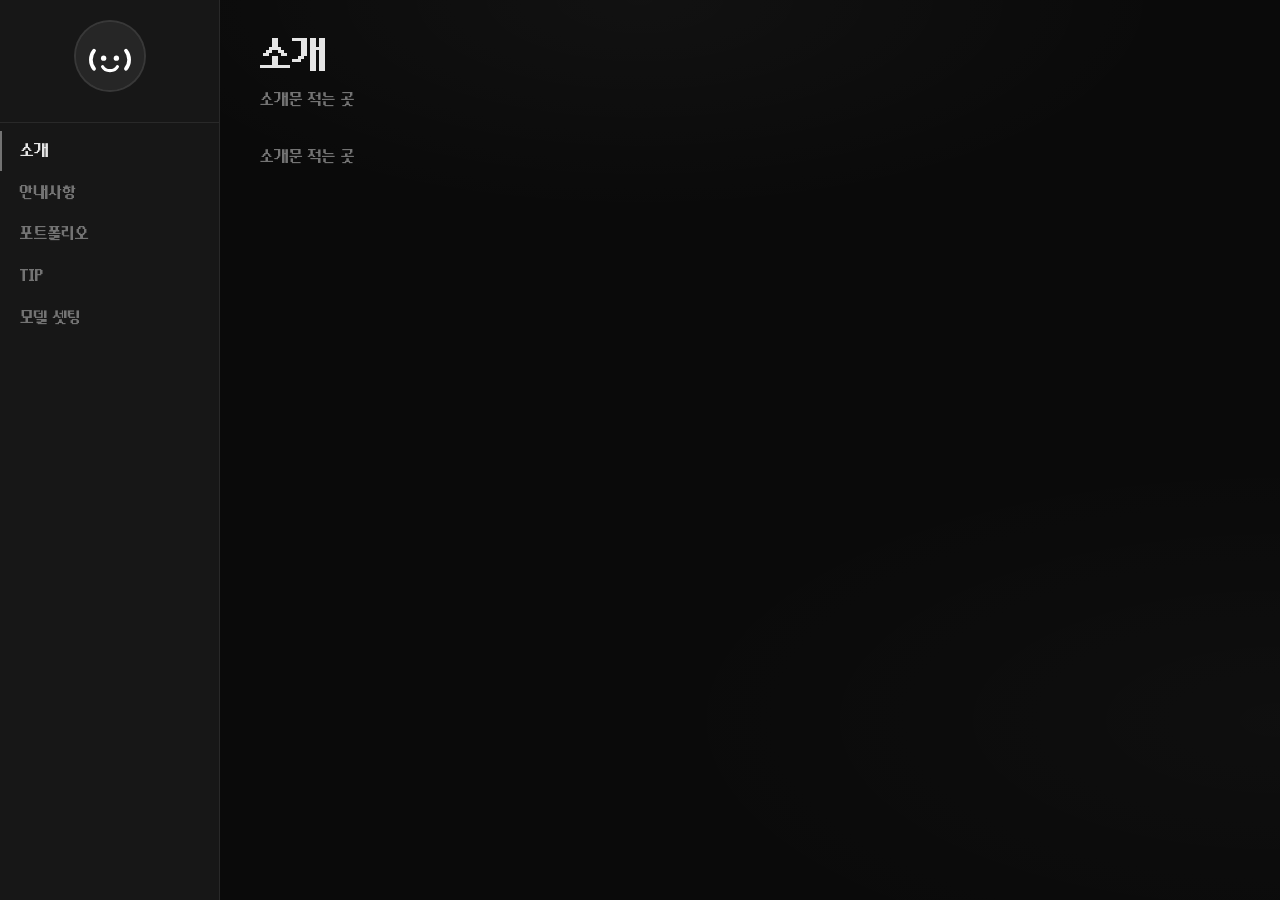
==== index.html @ 3872d522 "Add files via upload" ====
﻿<!DOCTYPE html>
<html lang="ko">
<head>
  <meta charset="UTF-8">
  <meta name="viewport" content="width=device-width, initial-scale=1.0">
  <link rel="icon" href="images/mummu-icon.svg" type="image/svg+xml">
  <title>MUMMU 커미션</title>
  <link rel="stylesheet" href="css/mummu-layout.css">
  <link rel="stylesheet" href="css/commission-menu.css">
</head>
<body>
  <div class="layout">
    <aside class="snb"></aside>
    <main class="main">
      <header class="page-header">
        <h1 class="page-title">소개</h1>
        <p class="page-desc">소개문 적는 곳</p>
      </header>
      <section class="content-block">
        <p class="intro-text">소개문 적는 곳</p>
      </section></main>
  </div>
  <script src="js/commission-menu.js"></script>
</body>
</html>
---- css/mummu-layout.css ----
html {
  color-scheme: dark;
}

@font-face {
  font-family: 'Mulmaru';
  src: url('../fonts/Mulmaru.woff2') format('woff2'),
       url('../fonts/Mulmaru.ttf') format('truetype');
  font-weight: normal;
  font-style: normal;
  font-display: swap;
}

:root {
  --bg: #0a0a0a;
  --surface: #171717;
  --text: #e5e5e5;
  --text-muted: #737373;
  --accent: #a3a3a3;
  --accent-soft: rgba(163, 163, 163, 0.12);
  --point-red: #dc2626;
  --border-subtle: rgba(255, 255, 255, 0.08);
  --card-bg: rgba(20, 20, 24, 0.7);
  --hover-bg: rgba(255, 255, 255, 0.05);
}

* {
  margin: 0;
  padding: 0;
  box-sizing: border-box;
  font-family: 'Mulmaru', 'Malgun Gothic', -apple-system, sans-serif;
}

body {
  background: var(--bg);
  color: var(--text);
  min-height: 100vh;
  background-image:
    radial-gradient(ellipse 70% 40% at 50% 0%, rgba(255, 255, 255, 0.03), transparent 60%),
    radial-gradient(ellipse 50% 30% at 100% 80%, rgba(255, 255, 255, 0.02), transparent);
}

.layout {
  display: flex;
  min-height: 100vh;
}

.snb {
  position: fixed;
  left: 0;
  top: 0;
  bottom: 0;
  width: 220px;
  flex-shrink: 0;
  background: var(--surface);
  border-right: 1px solid var(--border-subtle);
  padding: 1.25rem 0 2rem;
  overflow-y: auto;
  z-index: 100;
}

.snb-profile {
  display: flex;
  flex-direction: column;
  align-items: center;
  padding: 0 1.25rem 1.25rem;
  margin-bottom: 0.5rem;
  border-bottom: 1px solid var(--border-subtle);
}

.snb-profile-img {
  width: 72px;
  height: 72px;
  border-radius: 50%;
  background: var(--accent-soft);
  border: 2px solid var(--border-subtle);
  display: flex;
  align-items: center;
  justify-content: center;
  color: var(--text-muted);
  font-size: 0.75rem;
  margin-bottom: 0.65rem;
  overflow: hidden;
}

.snb-profile-img img {
  width: 100%;
  height: 100%;
  object-fit: cover;
}

.snb-profile-name {
  font-size: 0.85rem;
  color: var(--text);
  letter-spacing: 0.02em;
}

.snb-title {
  font-size: 0.85rem;
  color: var(--text-muted);
  letter-spacing: 0.08em;
  text-transform: uppercase;
  padding: 0 1.25rem;
  margin-bottom: 0.75rem;
}

.main {
  flex: 1;
  margin-left: 220px;
  min-height: 100vh;
  padding: 2rem 2.5rem 4rem;
}

.page-header {
  margin-bottom: 2rem;
}

.page-title {
  font-size: clamp(1.75rem, 5vw, 2.25rem);
  font-weight: normal;
  letter-spacing: -0.02em;
  color: var(--text);
  margin-bottom: 0.5rem;
}

.page-desc {
  color: var(--text-muted);
  font-size: 0.95rem;
  line-height: 1.6;
}

.content-block {
  max-width: 960px;
}

.content-block.wide {
  max-width: 1100px;
}

.intro-text,
.notice-text {
  color: var(--text-muted);
  font-size: 0.95rem;
  line-height: 1.75;
  margin-bottom: 1rem;
}

.notice-list {
  list-style: none;
  margin-top: 1.5rem;
}

.notice-list li {
  padding: 1rem 1.25rem;
  background: var(--card-bg);
  border: 1px solid var(--border-subtle);
  border-radius: 12px;
  margin-bottom: 0.75rem;
  color: var(--text-muted);
  font-size: 0.92rem;
  line-height: 1.65;
}

.notice-list li strong {
  display: block;
  color: var(--text);
  font-weight: normal;
  margin-bottom: 0.35rem;
}

/* Portfolio grid */
.portfolio-grid {
  display: grid;
  grid-template-columns: repeat(2, 1fr);
  gap: 1.75rem;
}

.portfolio-card {
  background: var(--card-bg);
  border: 1px solid var(--border-subtle);
  border-radius: 14px;
  overflow: hidden;
  transition: border-color 0.2s, transform 0.2s;
}

.portfolio-card:hover {
  border-color: rgba(255, 255, 255, 0.14);
  transform: translateY(-2px);
}

.video-wrap {
  position: relative;
  width: 100%;
  padding-top: 56.25%;
  background: #000;
}

.video-wrap iframe {
  position: absolute;
  inset: 0;
  width: 100%;
  height: 100%;
  border: none;
}

.yt-facade {
  overflow: hidden;
}

.yt-facade-btn {
  position: absolute;
  inset: 0;
  width: 100%;
  height: 100%;
  padding: 0;
  border: none;
  background: none;
  cursor: pointer;
  color: inherit;
}

.yt-facade-btn:hover {
  opacity: 0.92;
}

.yt-facade-btn img {
  position: absolute;
  inset: 0;
  width: 100%;
  height: 100%;
  object-fit: cover;
  pointer-events: none;
}

.yt-facade-play {
  position: absolute;
  left: 50%;
  top: 50%;
  transform: translate(-50%, -50%);
  width: 54px;
  height: 54px;
  background: rgba(220, 38, 38, 0.92);
  border-radius: 50%;
  box-shadow: 0 4px 20px rgba(0, 0, 0, 0.45);
  pointer-events: none;
}

.yt-facade-play::after {
  content: "";
  position: absolute;
  left: 50%;
  top: 50%;
  transform: translate(-40%, -50%);
  border-style: solid;
  border-width: 9px 0 9px 15px;
  border-color: transparent transparent transparent #fff;
}

.yt-facade--active iframe {
  position: absolute;
  inset: 0;
  width: 100%;
  height: 100%;
  border: none;
}

.portfolio-meta {
  padding: 1rem 1.15rem 1.15rem;
}

.portfolio-meta p {
  font-size: 0.88rem;
  color: var(--text-muted);
  line-height: 1.55;
  margin-bottom: 0.25rem;
}

.portfolio-meta p span {
  color: var(--accent);
}

.portfolio-option {
  margin-top: 0.5rem;
  padding: 0.55rem 0.75rem;
  background: rgba(0, 0, 0, 0.25);
  border: 1px dashed rgba(255, 255, 255, 0.12);
  border-radius: 8px;
  font-size: 0.82rem !important;
  min-height: 2.2rem;
}

/* TIP / Model setting rows */
.tip-list {
  display: flex;
  flex-direction: column;
  gap: 0;
}

.tip-row {
  display: grid;
  grid-template-columns: 2.25rem 1fr 1fr;
  gap: 0.75rem 1.75rem;
  align-items: start;
  padding: 2rem 0;
  border-bottom: 1px dashed rgba(255, 255, 255, 0.12);
}

.tip-row:first-child {
  padding-top: 0;
}

.tip-row:last-child {
  border-bottom: none;
}

.tip-num {
  flex-shrink: 0;
  width: 2.25rem;
  height: 2.25rem;
  display: flex;
  align-items: center;
  justify-content: center;
  border-radius: 4px;
  background: var(--accent-soft);
  border: 1px solid var(--border-subtle);
  color: var(--text);
  font-size: 0.9rem;
  line-height: 1;
}

.tip-body {
  min-width: 0;
  padding-top: 0.15rem;
}

.tip-body p {
  color: var(--text-muted);
  font-size: 0.92rem;
  line-height: 1.7;
  margin-bottom: 0.5rem;
}

.tip-body p:last-child {
  margin-bottom: 0;
}

.tip-body h3 {
  font-size: 1rem;
  font-weight: normal;
  color: var(--text);
  margin-bottom: 0.5rem;
  line-height: 1.35;
}

.tip-row .video-wrap {
  min-width: 0;
  width: 100%;
  border-radius: 10px;
  overflow: hidden;
  border: 1px solid var(--border-subtle);
}

.btn-top {
  position: fixed;
  right: 1.5rem;
  bottom: 1.5rem;
  width: 44px;
  height: 44px;
  border-radius: 50%;
  background: var(--surface);
  border: 1px solid var(--border-subtle);
  color: var(--text-muted);
  font-size: 0.7rem;
  cursor: pointer;
  display: flex;
  align-items: center;
  justify-content: center;
  transition: color 0.2s, background 0.2s, transform 0.2s;
  z-index: 50;
}

.btn-top:hover {
  color: var(--text);
  background: rgba(255, 255, 255, 0.08);
  transform: translateY(-2px);
}

@media (max-width: 900px) {
  .portfolio-grid {
    grid-template-columns: 1fr;
  }

  .tip-row {
    grid-template-columns: 2.25rem 1fr;
    gap: 0.75rem 1rem;
  }

  .tip-row .video-wrap {
    grid-column: 2;
  }
}

@media (max-width: 768px) {
  .layout {
    flex-direction: column;
  }

  .snb {
    position: relative;
    width: 100%;
    border-right: none;
    border-bottom: 1px solid var(--border-subtle);
    padding: 1rem 0;
  }

  .main {
    margin-left: 0;
    padding: 1.5rem 1.25rem 3rem;
  }

  .snb-profile {
    flex-direction: row;
    gap: 0.85rem;
    padding-bottom: 1rem;
  }

  .snb-profile-img {
    width: 52px;
    height: 52px;
    margin-bottom: 0;
  }
}
---- css/commission-menu.css ----
/* 사이드바 · 드롭다운 공통 */

.snb nav {
  width: 100%;
  min-width: 0;
  display: flex;
  flex-direction: column;
  gap: 0.125rem;
}

.snb nav > a,
.snb-dropdown-trigger {
  display: block;
  width: 100%;
  box-sizing: border-box;
  border-left: 2px solid transparent;
  padding: 0.6rem 1.25rem;
  padding-left: calc(1.25rem - 2px);
  color: var(--text-muted);
  text-decoration: none;
  font-size: 0.95rem;
  line-height: 1.35;
  transition: color 0.2s, background 0.2s;
}

.snb nav > a:hover,
.snb-dropdown-trigger:hover {
  color: var(--text);
  background: var(--hover-bg);
}

html[data-theme="light"] .snb nav > a:hover,
html[data-theme="light"] .snb-dropdown-trigger:hover {
  background: var(--hover-bg, rgba(0, 0, 0, 0.04));
}

.snb nav > a.active,
.snb-dropdown-trigger.active {
  color: var(--text);
  border-left-color: var(--text-muted);
}

.snb-dropdown {
  width: 100%;
  overflow: visible;
}

.snb-dropdown-menu {
  overflow: hidden;
  max-height: 0;
  transition: max-height 0.25s ease;
  background: rgba(0, 0, 0, 0.2);
}

.snb-dropdown:hover .snb-dropdown-menu {
  max-height: 0 !important;
}

.snb-dropdown.open .snb-dropdown-menu {
  max-height: 360px !important;
}

.snb-dropdown.open .snb-dropdown-trigger {
  color: var(--text);
  background: var(--hover-bg);
}

.snb-dropdown-trigger {
  cursor: pointer;
  user-select: none;
}

.snb-dropdown-menu a {
  display: block;
  box-sizing: border-box;
  padding: 0.45rem 1.25rem 0.45rem 2rem;
  color: var(--text-muted);
  text-decoration: none;
  font-size: 0.9rem;
  line-height: 1.35;
  border-left: 2px solid transparent;
  transition: color 0.2s, background 0.2s;
}

.snb-dropdown-menu a:hover,
.snb-dropdown-menu a.active {
  color: var(--text);
  background: rgba(255, 255, 255, 0.04);
  border-left-color: var(--text-muted);
}

html[data-theme="light"] .snb-dropdown-menu a:hover,
html[data-theme="light"] .snb-dropdown-menu a.active {
  background: var(--hover-bg, rgba(0, 0, 0, 0.04));
}

@media (max-width: 768px) {
  .snb nav {
    display: block !important;
    width: 100%;
  }

  .snb nav > a,
  .snb-dropdown-trigger {
    width: 100%;
    border-left: 2px solid transparent !important;
    border-bottom: none !important;
    padding: 0.5rem 1.25rem !important;
    padding-left: calc(1.25rem - 2px) !important;
  }

  .snb nav > a.active,
  .snb-dropdown-trigger.active {
    border-left-color: var(--text-muted) !important;
  }
}
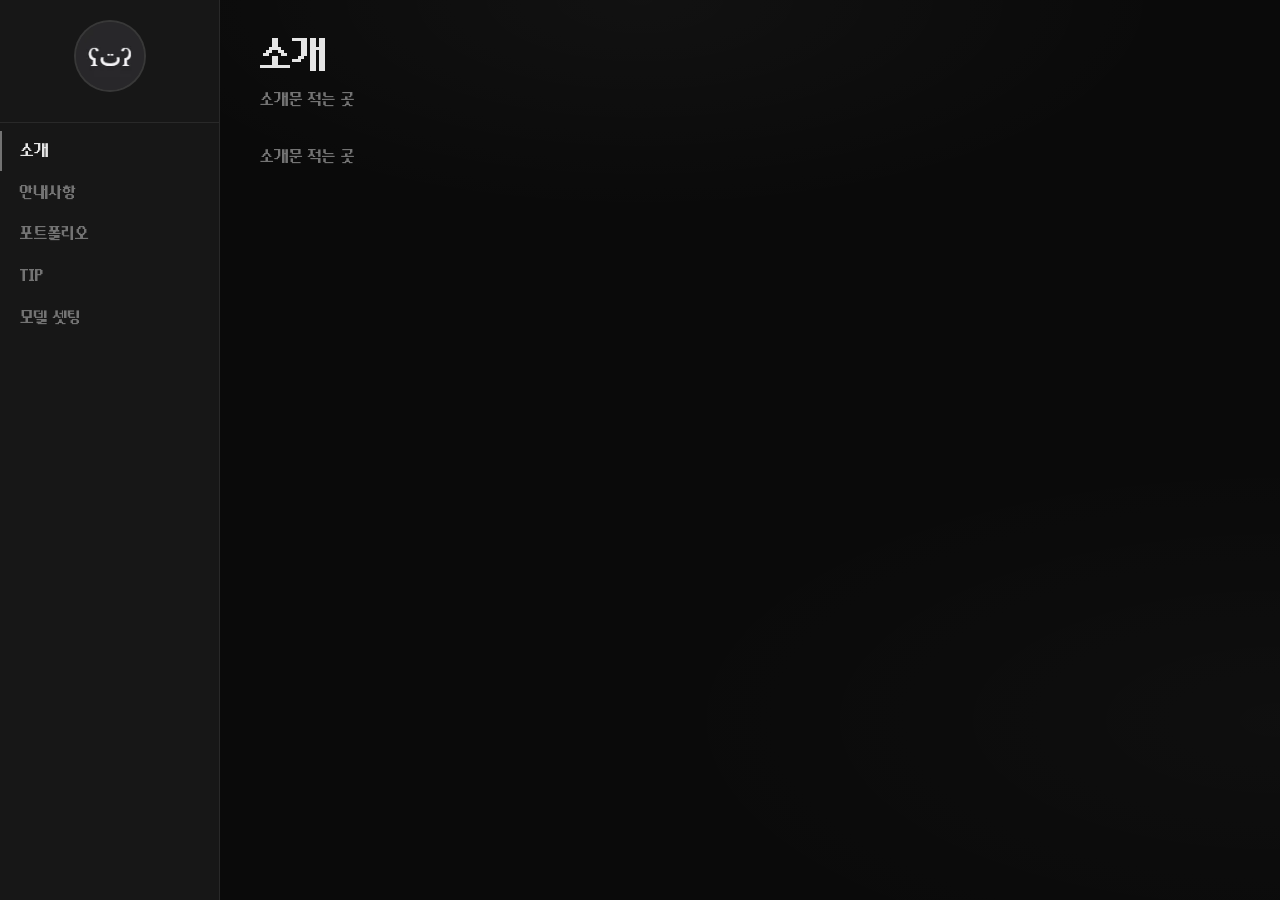
==== commit 4c22e9eb: "Add files via upload" ====
--- a/index.html
+++ b/index.html
@@ -1,9 +1,9 @@
-﻿<!DOCTYPE html>
+<!DOCTYPE html>
 <html lang="ko">
 <head>
   <meta charset="UTF-8">
   <meta name="viewport" content="width=device-width, initial-scale=1.0">
-  <link rel="icon" href="images/mummu-icon.svg" type="image/svg+xml">
+  <link rel="icon" href="icon.webp" type="image/webp">
   <title>MUMMU 커미션</title>
   <link rel="stylesheet" href="css/mummu-layout.css">
   <link rel="stylesheet" href="css/commission-menu.css">
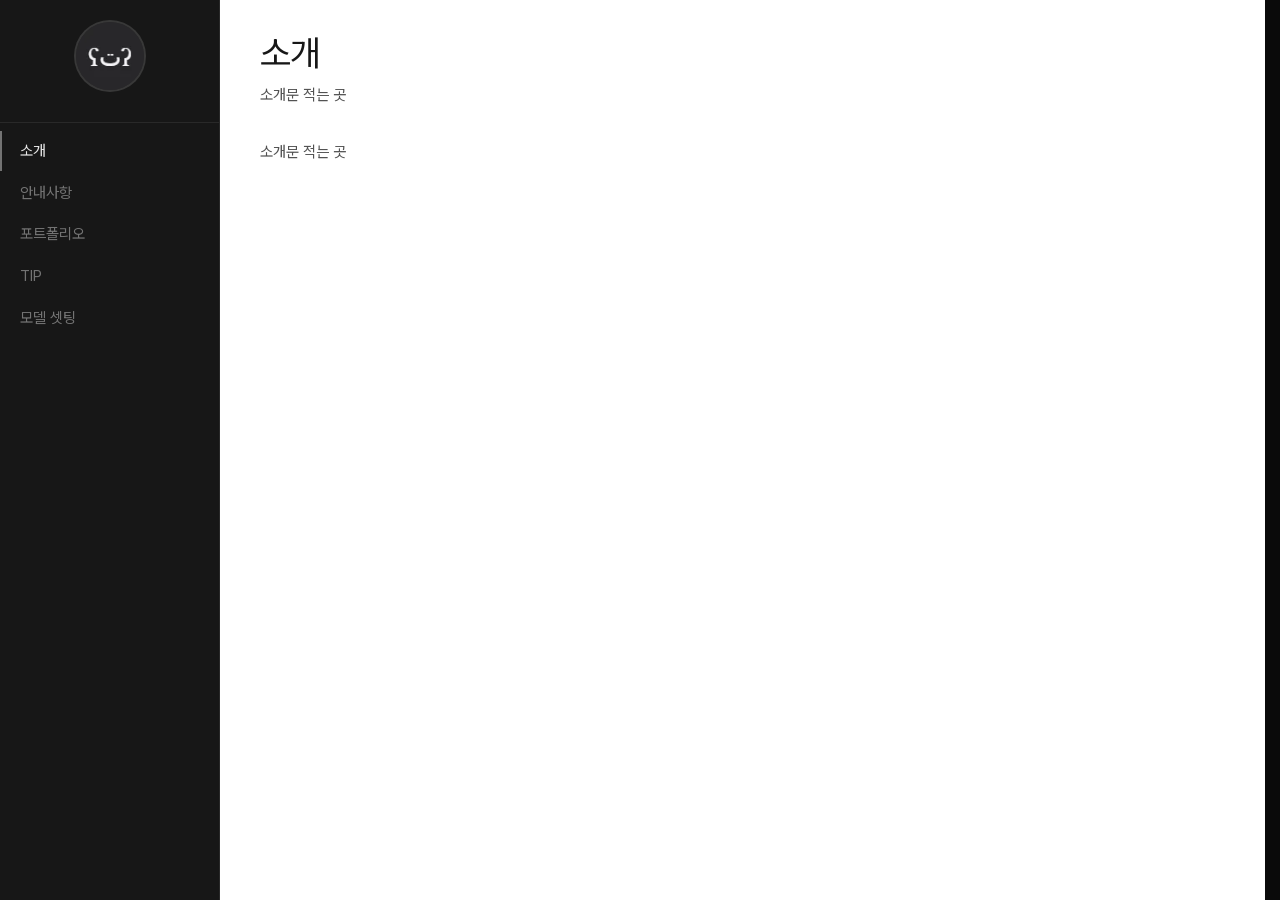
==== commit 1ea0e98b: "Add files via upload" ====
--- a/index.html
+++ b/index.html
@@ -4,13 +4,53 @@
   <meta charset="UTF-8">
   <meta name="viewport" content="width=device-width, initial-scale=1.0">
   <link rel="icon" href="icon.webp" type="image/webp">
+  <link rel="preload" href="fonts/PretendardVariable.woff2" as="font" type="font/woff2" crossorigin>
+  <link rel="preload" href="icon.webp" as="image">
   <title>MUMMU 커미션</title>
   <link rel="stylesheet" href="css/mummu-layout.css">
   <link rel="stylesheet" href="css/commission-menu.css">
+  <link rel="stylesheet" href="css/page-motion.css">
 </head>
 <body>
   <div class="layout">
-    <aside class="snb"></aside>
+    <aside class="snb">
+      <div class="snb-profile">
+        <div class="snb-profile-img">
+          <img src="icon.webp" alt="MUMMU" width="72" height="72" decoding="sync">
+        </div>
+      </div>
+      <nav>
+        <a href="index.html" class="active">소개</a>
+        <a href="notice.html">안내사항</a>
+        <div class="snb-dropdown">
+          <span class="snb-dropdown-trigger">포트폴리오</span>
+          <div class="snb-dropdown-menu">
+            <a href="portfolio-female.html">여자</a>
+            <a href="portfolio-male.html">남자</a>
+            <a href="portfolio-other.html">인외</a>
+            <a href="portfolio-sd.html">SD</a>
+          </div>
+        </div>
+        <div class="snb-dropdown">
+          <span class="snb-dropdown-trigger">TIP</span>
+          <div class="snb-dropdown-menu">
+            <a href="tip-model.html">모델 셋팅</a>
+            <a href="tip-expression.html">표정 셋팅</a>
+            <a href="tip-external.html">외부 프로그램</a>
+            <a href="tip-iphone.html">아이폰 기능</a>
+          </div>
+        </div>
+        <div class="snb-dropdown">
+          <span class="snb-dropdown-trigger">모델 셋팅</span>
+          <div class="snb-dropdown-menu">
+            <a href="model-vtube.html">Vtube Studio</a>
+            <a href="model-vbridger.html">Vbridger</a>
+            <a href="model-expression.html">표정</a>
+            <a href="model-shoost.html">Shoost</a>
+          </div>
+        </div>
+      </nav>
+    </aside>
     <main class="main">
       <header class="page-header">
         <h1 class="page-title">소개</h1>
@@ -21,5 +61,6 @@
       </section></main>
   </div>
   <script src="js/commission-menu.js"></script>
+  <script src="js/page-motion.js"></script>
 </body>
 </html>
--- a/css/mummu-layout.css
+++ b/css/mummu-layout.css
@@ -1,14 +1,15 @@
 html {
   color-scheme: dark;
+  overflow-x: hidden;
+  scrollbar-gutter: stable;
 }
 
 @font-face {
-  font-family: 'Mulmaru';
-  src: url('../fonts/Mulmaru.woff2') format('woff2'),
-       url('../fonts/Mulmaru.ttf') format('truetype');
-  font-weight: normal;
+  font-family: 'Pretendard';
+  font-weight: 45 920;
   font-style: normal;
-  font-display: swap;
+  font-display: optional;
+  src: url('../fonts/PretendardVariable.woff2') format('woff2-variations');
 }
 
 :root {
@@ -22,19 +23,27 @@
   --border-subtle: rgba(255, 255, 255, 0.08);
   --card-bg: rgba(20, 20, 24, 0.7);
   --hover-bg: rgba(255, 255, 255, 0.05);
+  --main-bg: #ffffff;
+  --main-text: #171717;
+  --main-text-muted: #525252;
+  --main-accent: #404040;
+  --main-border: rgba(0, 0, 0, 0.1);
+  --main-card-bg: #f5f5f5;
+  --main-accent-soft: rgba(0, 0, 0, 0.06);
 }
 
 * {
   margin: 0;
   padding: 0;
   box-sizing: border-box;
-  font-family: 'Mulmaru', 'Malgun Gothic', -apple-system, sans-serif;
+  font-family: 'Pretendard', -apple-system, BlinkMacSystemFont, 'Malgun Gothic', sans-serif;
 }
 
 body {
   background: var(--bg);
   color: var(--text);
   min-height: 100vh;
+  overflow-x: hidden;
   background-image:
     radial-gradient(ellipse 70% 40% at 50% 0%, rgba(255, 255, 255, 0.03), transparent 60%),
     radial-gradient(ellipse 50% 30% at 100% 80%, rgba(255, 255, 255, 0.02), transparent);
@@ -49,13 +58,14 @@
   position: fixed;
   left: 0;
   top: 0;
-  bottom: 0;
   width: 220px;
+  height: 100vh;
   flex-shrink: 0;
   background: var(--surface);
   border-right: 1px solid var(--border-subtle);
   padding: 1.25rem 0 2rem;
-  overflow-y: auto;
+  overflow-y: hidden;
+  overflow-x: hidden;
   z-index: 100;
 }
 
@@ -66,11 +76,13 @@
   padding: 0 1.25rem 1.25rem;
   margin-bottom: 0.5rem;
   border-bottom: 1px solid var(--border-subtle);
+  flex-shrink: 0;
 }
 
 .snb-profile-img {
   width: 72px;
   height: 72px;
+  flex-shrink: 0;
   border-radius: 50%;
   background: var(--accent-soft);
   border: 2px solid var(--border-subtle);
@@ -109,6 +121,72 @@
   margin-left: 220px;
   min-height: 100vh;
   padding: 2rem 2.5rem 4rem;
+  background: var(--main-bg);
+  color: var(--main-text);
+}
+
+.main .page-title {
+  color: var(--main-text);
+}
+
+.main .page-desc,
+.main .intro-text,
+.main .notice-text {
+  color: var(--main-text-muted);
+}
+
+.main .notice-list li {
+  background: var(--main-card-bg);
+  border-color: var(--main-border);
+  color: var(--main-text-muted);
+}
+
+.main .notice-list li strong {
+  color: var(--main-text);
+}
+
+.main .portfolio-card {
+  background: var(--main-card-bg);
+  border-color: var(--main-border);
+}
+
+.main .portfolio-card:hover {
+  border-color: rgba(0, 0, 0, 0.18);
+}
+
+.main .portfolio-meta p {
+  color: var(--main-text-muted);
+}
+
+.main .portfolio-meta p span {
+  color: var(--main-accent);
+}
+
+.main .portfolio-option {
+  background: rgba(0, 0, 0, 0.04);
+  border-color: rgba(0, 0, 0, 0.12);
+}
+
+.main .tip-row {
+  border-bottom-color: rgba(0, 0, 0, 0.12);
+}
+
+.main .tip-num {
+  background: var(--main-accent-soft);
+  border-color: var(--main-border);
+  color: var(--main-text);
+}
+
+.main .tip-body h3 {
+  color: var(--main-text);
+}
+
+.main .tip-body p {
+  color: var(--main-text-muted);
+}
+
+.main .tip-row .video-wrap {
+  border-color: var(--main-border);
 }
 
 .page-header {
@@ -119,12 +197,10 @@
   font-size: clamp(1.75rem, 5vw, 2.25rem);
   font-weight: normal;
   letter-spacing: -0.02em;
-  color: var(--text);
   margin-bottom: 0.5rem;
 }
 
 .page-desc {
-  color: var(--text-muted);
   font-size: 0.95rem;
   line-height: 1.6;
 }
@@ -139,7 +215,6 @@
 
 .intro-text,
 .notice-text {
-  color: var(--text-muted);
   font-size: 0.95rem;
   line-height: 1.75;
   margin-bottom: 1rem;
@@ -360,31 +435,6 @@
   border: 1px solid var(--border-subtle);
 }
 
-.btn-top {
-  position: fixed;
-  right: 1.5rem;
-  bottom: 1.5rem;
-  width: 44px;
-  height: 44px;
-  border-radius: 50%;
-  background: var(--surface);
-  border: 1px solid var(--border-subtle);
-  color: var(--text-muted);
-  font-size: 0.7rem;
-  cursor: pointer;
-  display: flex;
-  align-items: center;
-  justify-content: center;
-  transition: color 0.2s, background 0.2s, transform 0.2s;
-  z-index: 50;
-}
-
-.btn-top:hover {
-  color: var(--text);
-  background: rgba(255, 255, 255, 0.08);
-  transform: translateY(-2px);
-}
-
 @media (max-width: 900px) {
   .portfolio-grid {
     grid-template-columns: 1fr;
--- a/css/commission-menu.css
+++ b/css/commission-menu.css
@@ -20,7 +20,6 @@
   text-decoration: none;
   font-size: 0.95rem;
   line-height: 1.35;
-  transition: color 0.2s, background 0.2s;
 }
 
 .snb nav > a:hover,
@@ -42,22 +41,15 @@
 
 .snb-dropdown {
   width: 100%;
-  overflow: visible;
 }
 
 .snb-dropdown-menu {
-  overflow: hidden;
-  max-height: 0;
-  transition: max-height 0.25s ease;
+  display: none;
   background: rgba(0, 0, 0, 0.2);
 }
 
-.snb-dropdown:hover .snb-dropdown-menu {
-  max-height: 0 !important;
-}
-
 .snb-dropdown.open .snb-dropdown-menu {
-  max-height: 360px !important;
+  display: block;
 }
 
 .snb-dropdown.open .snb-dropdown-trigger {
@@ -79,7 +71,6 @@
   font-size: 0.9rem;
   line-height: 1.35;
   border-left: 2px solid transparent;
-  transition: color 0.2s, background 0.2s;
 }
 
 .snb-dropdown-menu a:hover,
--- a/css/page-motion.css
+++ b/css/page-motion.css
@@ -0,0 +1,38 @@
+.main {
+  animation: page-in 0.55s cubic-bezier(0.25, 0.1, 0.25, 1) both;
+}
+
+body.page-leaving {
+  overflow: hidden;
+}
+
+body.page-leaving .main {
+  animation: none;
+  opacity: 0;
+  transform: translateY(-4px);
+  transition:
+    opacity 0.42s cubic-bezier(0.4, 0, 0.2, 1),
+    transform 0.42s cubic-bezier(0.4, 0, 0.2, 1);
+}
+
+@keyframes page-in {
+  from {
+    opacity: 0;
+    transform: translateY(6px);
+  }
+
+  to {
+    opacity: 1;
+    transform: translateY(0);
+  }
+}
+
+@media (prefers-reduced-motion: reduce) {
+  .main,
+  body.page-leaving .main {
+    animation: none;
+    opacity: 1;
+    transform: none;
+    transition: none;
+  }
+}
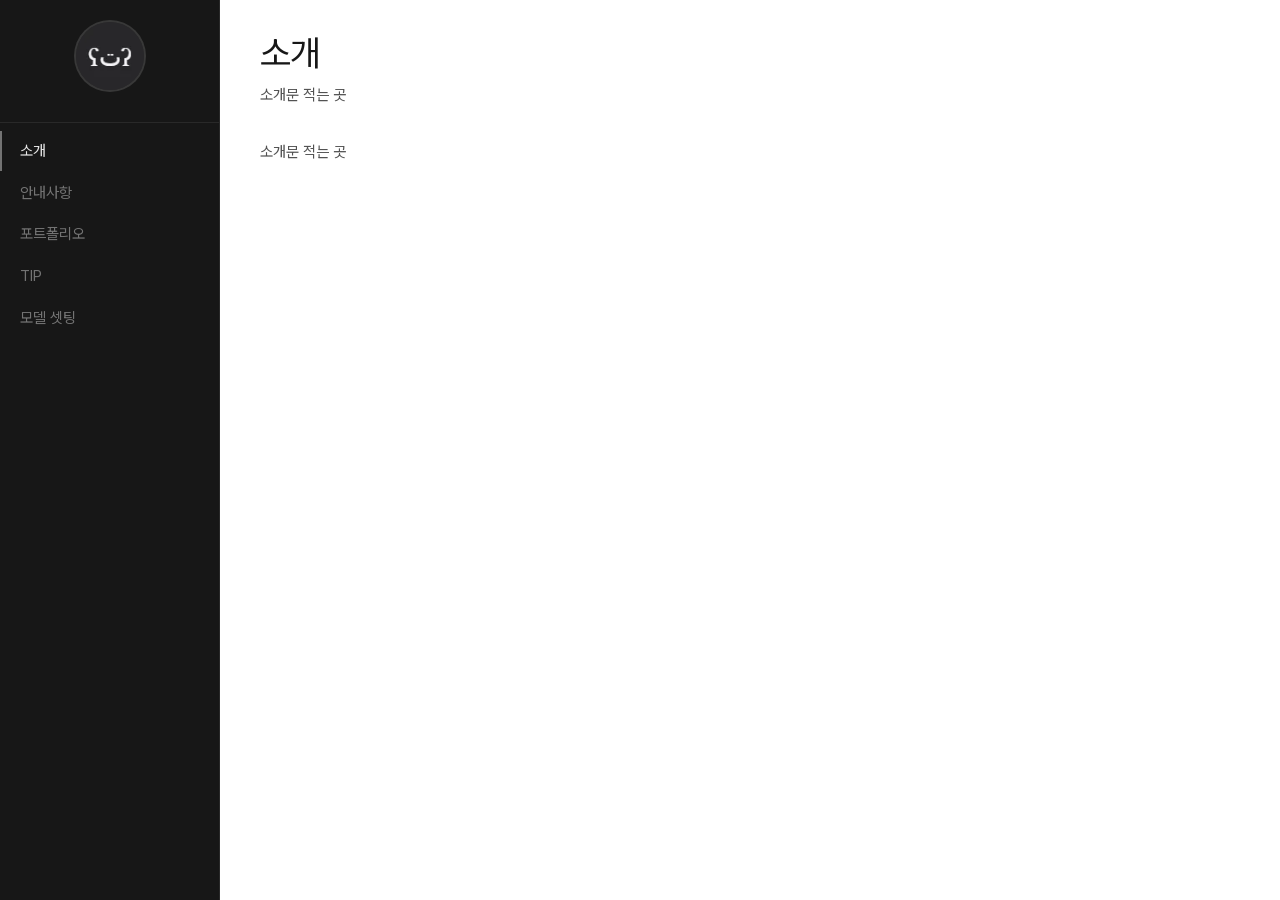
==== commit 642d3c80: "Add files via upload" ====
--- a/index.html
+++ b/index.html
@@ -2,6 +2,22 @@
 <html lang="ko">
 <head>
   <meta charset="UTF-8">
+  <meta name="theme-color" content="#ffffff">
+  <style>
+    @font-face {
+      font-family: 'Pretendard';
+      font-weight: 45 920;
+      font-style: normal;
+      font-display: swap;
+      src: url('fonts/PretendardVariable.woff2') format('woff2-variations');
+    }
+    html, body {
+      background: #fff;
+      font-family: 'Pretendard', -apple-system, BlinkMacSystemFont, 'Malgun Gothic', sans-serif;
+    }
+    .main { background: #fff; min-height: 100vh; }
+  </style>
+
   <meta name="viewport" content="width=device-width, initial-scale=1.0">
   <link rel="icon" href="icon.webp" type="image/webp">
   <link rel="preload" href="fonts/PretendardVariable.woff2" as="font" type="font/woff2" crossorigin>
--- a/css/mummu-layout.css
+++ b/css/mummu-layout.css
@@ -1,14 +1,18 @@
 html {
-  color-scheme: dark;
+  color-scheme: light;
   overflow-x: hidden;
   scrollbar-gutter: stable;
+  background: #ffffff;
+  -webkit-font-smoothing: antialiased;
+  -moz-osx-font-smoothing: grayscale;
+  font-synthesis: none;
 }
 
 @font-face {
   font-family: 'Pretendard';
   font-weight: 45 920;
   font-style: normal;
-  font-display: optional;
+  font-display: swap;
   src: url('../fonts/PretendardVariable.woff2') format('woff2-variations');
 }
 
@@ -40,13 +44,11 @@
 }
 
 body {
-  background: var(--bg);
-  color: var(--text);
+  background: #ffffff;
+  color: var(--main-text);
   min-height: 100vh;
   overflow-x: hidden;
-  background-image:
-    radial-gradient(ellipse 70% 40% at 50% 0%, rgba(255, 255, 255, 0.03), transparent 60%),
-    radial-gradient(ellipse 50% 30% at 100% 80%, rgba(255, 255, 255, 0.02), transparent);
+  font-weight: 400;
 }
 
 .layout {
@@ -67,6 +69,7 @@
   overflow-y: hidden;
   overflow-x: hidden;
   z-index: 100;
+  color-scheme: dark;
 }
 
 .snb-profile {
@@ -135,14 +138,25 @@
   color: var(--main-text-muted);
 }
 
-.main .notice-list li {
+.main .notice-list .notice-card {
+  background: transparent;
+  border: none;
+  padding: 0;
+  color: inherit;
+}
+
+.main .notice-card .notice-link {
+  border: 1px solid var(--main-border);
   background: var(--main-card-bg);
-  border-color: var(--main-border);
   color: var(--main-text-muted);
 }
 
-.main .notice-list li strong {
+.main .notice-card .notice-link strong {
   color: var(--main-text);
+}
+
+.main .notice-card .notice-link:hover {
+  background: #ebebeb;
 }
 
 .main .portfolio-card {
@@ -225,22 +239,36 @@
   margin-top: 1.5rem;
 }
 
-.notice-list li {
+.notice-card {
+  margin-bottom: 0.75rem;
+}
+
+.notice-link {
+  display: block;
   padding: 1rem 1.25rem;
   background: var(--card-bg);
   border: 1px solid var(--border-subtle);
   border-radius: 12px;
-  margin-bottom: 0.75rem;
   color: var(--text-muted);
   font-size: 0.92rem;
   line-height: 1.65;
-}
-
-.notice-list li strong {
+  text-decoration: none;
+  transition: background 0.2s ease;
+}
+
+.notice-link:hover {
+  background: color-mix(in srgb, var(--card-bg) 88%, #000 12%);
+}
+
+.notice-link strong {
   display: block;
   color: var(--text);
   font-weight: normal;
   margin-bottom: 0.35rem;
+}
+
+.notice-link-desc {
+  display: block;
 }
 
 /* Portfolio grid */
--- a/css/page-motion.css
+++ b/css/page-motion.css
@@ -1,38 +1 @@
-.main {
-  animation: page-in 0.55s cubic-bezier(0.25, 0.1, 0.25, 1) both;
-}
-
-body.page-leaving {
-  overflow: hidden;
-}
-
-body.page-leaving .main {
-  animation: none;
-  opacity: 0;
-  transform: translateY(-4px);
-  transition:
-    opacity 0.42s cubic-bezier(0.4, 0, 0.2, 1),
-    transform 0.42s cubic-bezier(0.4, 0, 0.2, 1);
-}
-
-@keyframes page-in {
-  from {
-    opacity: 0;
-    transform: translateY(6px);
-  }
-
-  to {
-    opacity: 1;
-    transform: translateY(0);
-  }
-}
-
-@media (prefers-reduced-motion: reduce) {
-  .main,
-  body.page-leaving .main {
-    animation: none;
-    opacity: 1;
-    transform: none;
-    transition: none;
-  }
-}
+/* 페이지 전환 애니메이션 없음 — 일반 이동 */
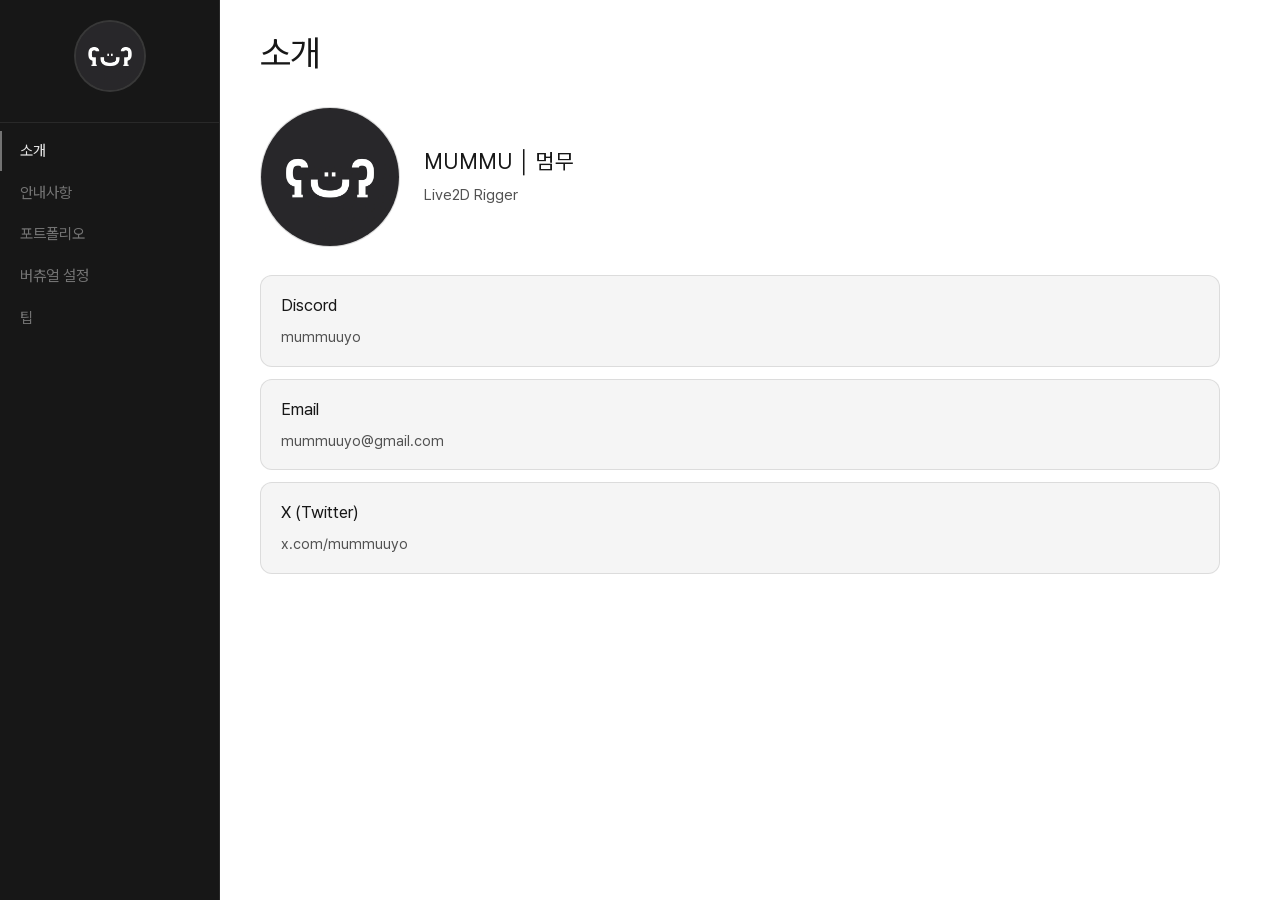
==== commit f854d437: "Add files via upload" ====
--- a/index.html
+++ b/index.html
@@ -8,12 +8,12 @@
       font-family: 'Pretendard';
       font-weight: 45 920;
       font-style: normal;
-      font-display: swap;
+      font-display: block;
       src: url('fonts/PretendardVariable.woff2') format('woff2-variations');
     }
     html, body {
       background: #fff;
-      font-family: 'Pretendard', -apple-system, BlinkMacSystemFont, 'Malgun Gothic', sans-serif;
+      font-family: 'Pretendard', sans-serif;
     }
     .main { background: #fff; min-height: 100vh; }
   </style>
@@ -48,7 +48,16 @@
           </div>
         </div>
         <div class="snb-dropdown">
-          <span class="snb-dropdown-trigger">TIP</span>
+          <span class="snb-dropdown-trigger">버츄얼 설정</span>
+          <div class="snb-dropdown-menu">
+            <a href="model-vtube.html">Vtube Studio</a>
+            <a href="model-vbridger.html">Vbridger</a>
+            <a href="model-expression.html">표정</a>
+            <a href="model-shoost.html">Shoost</a>
+          </div>
+        </div>
+        <div class="snb-dropdown">
+          <span class="snb-dropdown-trigger">팁</span>
           <div class="snb-dropdown-menu">
             <a href="tip-model.html">모델 셋팅</a>
             <a href="tip-expression.html">표정 셋팅</a>
@@ -56,24 +65,42 @@
             <a href="tip-iphone.html">아이폰 기능</a>
           </div>
         </div>
-        <div class="snb-dropdown">
-          <span class="snb-dropdown-trigger">모델 셋팅</span>
-          <div class="snb-dropdown-menu">
-            <a href="model-vtube.html">Vtube Studio</a>
-            <a href="model-vbridger.html">Vbridger</a>
-            <a href="model-expression.html">표정</a>
-            <a href="model-shoost.html">Shoost</a>
-          </div>
-        </div>
       </nav>
     </aside>
     <main class="main">
       <header class="page-header">
         <h1 class="page-title">소개</h1>
-        <p class="page-desc">소개문 적는 곳</p>
       </header>
       <section class="content-block">
-        <p class="intro-text">소개문 적는 곳</p>
+        <div class="intro-profile">
+          <div class="intro-profile-img">
+            <img src="icon.webp" alt="MUMMU" width="140" height="140" decoding="sync">
+          </div>
+          <div class="intro-profile-info">
+            <p class="intro-name">MUMMU │ 멈무</p>
+            <p class="intro-text">Live2D Rigger</p>
+          </div>
+        </div>
+        <ul class="notice-list">
+          <li class="notice-card">
+            <span class="notice-link">
+              <strong>Discord</strong>
+              <span class="notice-link-desc">mummuuyo</span>
+            </span>
+          </li>
+          <li class="notice-card">
+            <a href="mailto:mummuuyo@gmail.com" class="notice-link">
+              <strong>Email</strong>
+              <span class="notice-link-desc">mummuuyo@gmail.com</span>
+            </a>
+          </li>
+          <li class="notice-card">
+            <a href="https://x.com/mummuuyo" class="notice-link" target="_blank" rel="noopener noreferrer">
+              <strong>X (Twitter)</strong>
+              <span class="notice-link-desc">x.com/mummuuyo</span>
+            </a>
+          </li>
+        </ul>
       </section></main>
   </div>
   <script src="js/commission-menu.js"></script>
--- a/css/mummu-layout.css
+++ b/css/mummu-layout.css
@@ -12,7 +12,7 @@
   font-family: 'Pretendard';
   font-weight: 45 920;
   font-style: normal;
-  font-display: swap;
+  font-display: block;
   src: url('../fonts/PretendardVariable.woff2') format('woff2-variations');
 }
 
@@ -40,7 +40,7 @@
   margin: 0;
   padding: 0;
   box-sizing: border-box;
-  font-family: 'Pretendard', -apple-system, BlinkMacSystemFont, 'Malgun Gothic', sans-serif;
+  font-family: 'Pretendard', sans-serif;
 }
 
 body {
@@ -126,6 +126,24 @@
   padding: 2rem 2.5rem 4rem;
   background: var(--main-bg);
   color: var(--main-text);
+  text-align: left;
+}
+
+/* 포트폴리오: 카테고리·영상 설명문·그리드 중앙 정렬 + 사이즈 UP */
+.main:has(.portfolio-grid) .page-header {
+  text-align: center;
+  max-width: 1480px;
+  width: 100%;
+  margin-left: auto;
+  margin-right: auto;
+  margin-bottom: 3.25rem;
+}
+
+.main:has(.portfolio-grid) .content-block.wide {
+  max-width: 1480px;
+  width: 100%;
+  margin-left: auto;
+  margin-right: auto;
 }
 
 .main .page-title {
@@ -185,14 +203,15 @@
   border-bottom-color: rgba(0, 0, 0, 0.12);
 }
 
-.main .tip-num {
-  background: var(--main-accent-soft);
-  border-color: var(--main-border);
-  color: var(--main-text);
+.main .tip-num,
+.tip-num {
+  display: none !important;
 }
 
 .main .tip-body h3 {
   color: var(--main-text);
+  font-size: 1.08rem;
+  margin-bottom: 0.65rem;
 }
 
 .main .tip-body p {
@@ -227,11 +246,59 @@
   max-width: 1100px;
 }
 
+
+.intro-profile {
+  display: flex;
+  align-items: center;
+  gap: 1.5rem;
+  margin-bottom: 1.75rem;
+}
+
+.intro-profile-img {
+  flex-shrink: 0;
+  width: 140px;
+  height: 140px;
+  border-radius: 50%;
+  overflow: hidden;
+  border: 1px solid var(--main-border);
+  background: var(--main-card-bg);
+}
+
+.intro-profile-img img {
+  width: 100%;
+  height: 100%;
+  object-fit: cover;
+  display: block;
+}
+
+.intro-profile-info {
+  min-width: 0;
+}
+
+.intro-name {
+  font-size: 1.35rem;
+  line-height: 1.4;
+  color: var(--main-text);
+  margin-bottom: 0.35rem;
+}
+
 .intro-text,
 .notice-text {
   font-size: 0.95rem;
   line-height: 1.75;
   margin-bottom: 1rem;
+}
+
+.intro-profile .intro-text {
+  margin-bottom: 0;
+}
+
+@media (max-width: 768px) {
+  .intro-profile {
+    flex-direction: column;
+    align-items: flex-start;
+    gap: 1rem;
+  }
 }
 
 .notice-list {
@@ -264,18 +331,73 @@
   display: block;
   color: var(--text);
   font-weight: normal;
+  font-size: 1.05rem;
   margin-bottom: 0.35rem;
 }
 
 .notice-link-desc {
   display: block;
+}
+
+.notice-sub {
+  list-style: disc;
+  margin: 0.75rem 0 0 1.1rem;
+  padding: 0;
+}
+
+.notice-sub li {
+  margin-bottom: 0.45rem;
+}
+
+.notice-sub li:last-child {
+  margin-bottom: 0;
+}
+
+.notice-sub ol {
+  list-style: decimal;
+  margin: 0.45rem 0 0 1.1rem;
+  padding: 0;
+}
+
+.notice-sub ol li {
+  margin-bottom: 0.3rem;
+}
+
+.notice-path {
+  margin: 0.85rem 0 0.25rem;
+  padding: 0.85rem 1rem;
+  border-radius: 10px;
+  background: rgba(0, 0, 0, 0.04);
+  border: 1px solid var(--main-border);
+}
+
+.notice-path code {
+  display: block;
+  font-size: 0.82rem;
+  line-height: 1.55;
+  word-break: break-all;
+  color: var(--main-text);
+}
+
+.notice-path p {
+  margin-top: 0.55rem;
+  font-size: 0.88rem;
+  line-height: 1.55;
+  color: var(--main-text-muted);
+}
+
+.notice-link a {
+  color: inherit;
+  text-decoration: underline;
+  text-underline-offset: 2px;
 }
 
 /* Portfolio grid */
 .portfolio-grid {
   display: grid;
-  grid-template-columns: repeat(2, 1fr);
-  gap: 1.75rem;
+  grid-template-columns: repeat(2, minmax(0, 1fr));
+  gap: 2rem;
+  width: 100%;
 }
 
 .portfolio-card {
@@ -369,6 +491,7 @@
 
 .portfolio-meta {
   padding: 1rem 1.15rem 1.15rem;
+  text-align: center;
 }
 
 .portfolio-meta p {
@@ -401,8 +524,8 @@
 
 .tip-row {
   display: grid;
-  grid-template-columns: 2.25rem 1fr 1fr;
-  gap: 0.75rem 1.75rem;
+  grid-template-columns: minmax(0, 1.15fr) minmax(280px, 0.85fr);
+  gap: 1rem 2.25rem;
   align-items: start;
   padding: 2rem 0;
   border-bottom: 1px dashed rgba(255, 255, 255, 0.12);
@@ -436,15 +559,89 @@
   padding-top: 0.15rem;
 }
 
-.tip-body p {
+.tip-body p,
+.tip-body li {
   color: var(--text-muted);
   font-size: 0.92rem;
   line-height: 1.7;
+}
+
+.tip-body p {
   margin-bottom: 0.5rem;
 }
 
 .tip-body p:last-child {
   margin-bottom: 0;
+}
+
+.tip-body ol,
+.tip-body ul {
+  margin: 0 0 0.75rem 1.15rem;
+  padding: 0;
+}
+
+.tip-body ol:last-child,
+.tip-body ul:last-child {
+  margin-bottom: 0;
+}
+
+.tip-body li {
+  margin-bottom: 0.35rem;
+}
+
+.tip-body li:last-child {
+  margin-bottom: 0;
+}
+
+.tip-body ul ul,
+.tip-body ol ul {
+  margin-top: 0.35rem;
+  margin-bottom: 0;
+}
+
+.tip-body strong {
+  color: var(--main-text, var(--text));
+  font-weight: 600;
+}
+
+.tip-body a {
+  color: var(--main-text);
+  text-decoration: underline;
+  text-underline-offset: 2px;
+}
+
+.tip-body code {
+  display: inline;
+  padding: 0.05rem 0.3rem;
+  border-radius: 6px;
+  background: rgba(0, 0, 0, 0.05);
+  font-size: 0.8rem;
+}
+
+.tip-path {
+  margin-top: 0.55rem;
+  padding: 0.7rem 0.85rem;
+  border-radius: 10px;
+  background: rgba(0, 0, 0, 0.04);
+  border: 1px solid var(--main-border);
+}
+
+.tip-path-label {
+  display: block;
+  margin-bottom: 0.35rem;
+  font-size: 0.85rem;
+  color: var(--main-text-muted);
+}
+
+.tip-path code {
+  display: block;
+  padding: 0;
+  background: transparent;
+  font-size: 0.8rem;
+  line-height: 1.55;
+  color: var(--main-text);
+  word-break: normal;
+  overflow-wrap: break-word;
 }
 
 .tip-body h3 {
@@ -463,18 +660,27 @@
   border: 1px solid var(--border-subtle);
 }
 
+.tip-row .video-wrap--empty {
+  background: var(--main-card-bg, #f5f5f5);
+  border-style: dashed;
+}
+
+.tip-row--no-video {
+  grid-template-columns: minmax(0, 1fr);
+}
+
 @media (max-width: 900px) {
   .portfolio-grid {
     grid-template-columns: 1fr;
   }
 
   .tip-row {
-    grid-template-columns: 2.25rem 1fr;
+    grid-template-columns: 1fr;
     gap: 0.75rem 1rem;
   }
 
   .tip-row .video-wrap {
-    grid-column: 2;
+    grid-column: 1;
   }
 }
 
